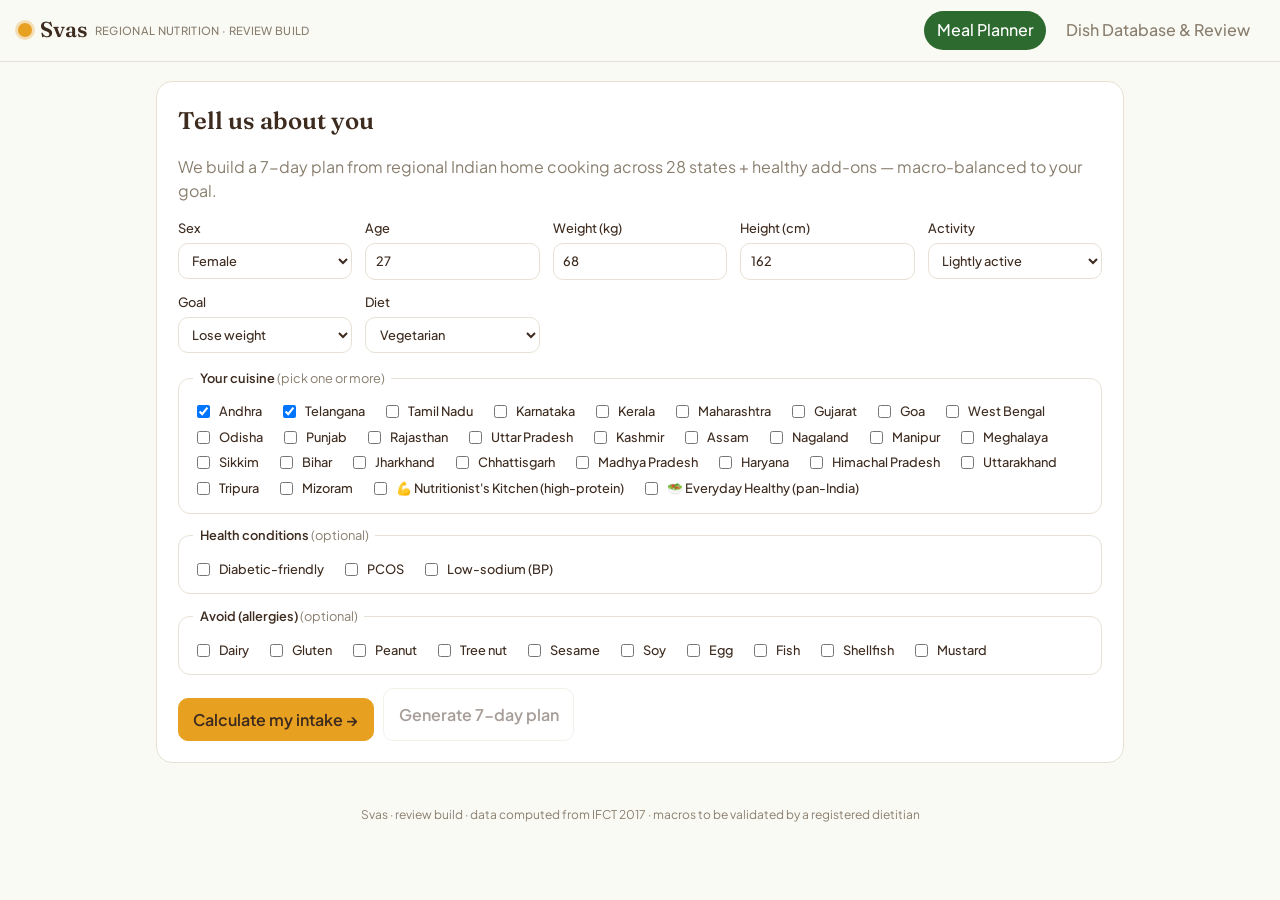
==== index.html @ 89f55667 "Port the 2026-06-10 meal-engine fixes to the prototype + 10-allergy UI app.js now matches the app en" ====
<!DOCTYPE html>
<html lang="en">
<head>
<meta charset="UTF-8" />
<meta name="viewport" content="width=device-width, initial-scale=1.0" />
<title>Svas — Regional Meal Planner (review build)</title>
<link rel="preconnect" href="https://fonts.googleapis.com">
<link href="https://fonts.googleapis.com/css2?family=Fraunces:opsz,wght@9..144,500;9..144,600&family=Plus+Jakarta+Sans:wght@400;500;600&family=Noto+Sans+Telugu&family=Noto+Sans+Gurmukhi&family=Noto+Sans+Tamil&family=Noto+Sans+Kannada&family=Noto+Sans+Malayalam&family=Noto+Sans+Devanagari&family=Noto+Sans+Gujarati&family=Noto+Sans+Bengali&family=Noto+Sans+Oriya&display=swap" rel="stylesheet">
<link rel="stylesheet" href="styles.css?v=13" />
</head>
<body>
<header class="topbar">
  <div class="brand"><span class="dot"></span> Svas <span class="tag">regional nutrition · review build</span></div>
  <nav class="tabs">
    <button class="tab active" data-tab="plan">Meal Planner</button>
    <button class="tab" data-tab="db">Dish Database &amp; Review</button>
  </nav>
</header>

<!-- ============ PLAN GENERATOR ============ -->
<main id="tab-plan" class="tab-panel active">
  <section class="card form-card">
    <h2>Tell us about you</h2>
    <p class="muted">We build a 7-day plan from regional Indian home cooking across 28 states + healthy add-ons — macro-balanced to your goal.</p>
    <form id="profile-form">
      <div class="grid">
        <label>Sex
          <select name="sex"><option value="female">Female</option><option value="male">Male</option></select>
        </label>
        <label>Age <input type="number" name="age" value="27" min="14" max="90" required></label>
        <label>Weight (kg) <input type="number" name="weight" value="68" min="30" max="200" required></label>
        <label>Height (cm) <input type="number" name="height" value="162" min="120" max="220" required></label>
        <label>Activity
          <select name="activity">
            <option value="sedentary">Sedentary</option>
            <option value="light" selected>Lightly active</option>
            <option value="moderate">Moderately active</option>
            <option value="active">Very active</option>
          </select>
        </label>
        <label>Goal
          <select name="goal">
            <option value="lose" selected>Lose weight</option>
            <option value="maintain">Maintain</option>
            <option value="gain">Build muscle</option>
          </select>
        </label>
        <label>Diet
          <select name="diet">
            <option value="veg" selected>Vegetarian</option>
            <option value="egg">Eggetarian</option>
            <option value="non-veg">Non-vegetarian</option>
          </select>
        </label>
      </div>

      <fieldset>
        <legend>Your cuisine <span class="muted">(pick one or more)</span></legend>
        <label class="chk"><input type="checkbox" name="region" value="Andhra" checked> Andhra</label>
        <label class="chk"><input type="checkbox" name="region" value="Telangana" checked> Telangana</label>
        <label class="chk"><input type="checkbox" name="region" value="Tamil Nadu"> Tamil Nadu</label>
        <label class="chk"><input type="checkbox" name="region" value="Karnataka"> Karnataka</label>
        <label class="chk"><input type="checkbox" name="region" value="Kerala"> Kerala</label>
        <label class="chk"><input type="checkbox" name="region" value="Maharashtra"> Maharashtra</label>
        <label class="chk"><input type="checkbox" name="region" value="Gujarat"> Gujarat</label>
        <label class="chk"><input type="checkbox" name="region" value="Goa"> Goa</label>
        <label class="chk"><input type="checkbox" name="region" value="West Bengal"> West Bengal</label>
        <label class="chk"><input type="checkbox" name="region" value="Odisha"> Odisha</label>
        <label class="chk"><input type="checkbox" name="region" value="Punjab"> Punjab</label>
        <label class="chk"><input type="checkbox" name="region" value="Rajasthan"> Rajasthan</label>
        <label class="chk"><input type="checkbox" name="region" value="Uttar Pradesh"> Uttar Pradesh</label>
        <label class="chk"><input type="checkbox" name="region" value="Kashmir"> Kashmir</label>
        <label class="chk"><input type="checkbox" name="region" value="Assam"> Assam</label>
        <label class="chk"><input type="checkbox" name="region" value="Nagaland"> Nagaland</label>
        <label class="chk"><input type="checkbox" name="region" value="Manipur"> Manipur</label>
        <label class="chk"><input type="checkbox" name="region" value="Meghalaya"> Meghalaya</label>
        <label class="chk"><input type="checkbox" name="region" value="Sikkim"> Sikkim</label>
        <label class="chk"><input type="checkbox" name="region" value="Bihar"> Bihar</label>
        <label class="chk"><input type="checkbox" name="region" value="Jharkhand"> Jharkhand</label>
        <label class="chk"><input type="checkbox" name="region" value="Chhattisgarh"> Chhattisgarh</label>
        <label class="chk"><input type="checkbox" name="region" value="Madhya Pradesh"> Madhya Pradesh</label>
        <label class="chk"><input type="checkbox" name="region" value="Haryana"> Haryana</label>
        <label class="chk"><input type="checkbox" name="region" value="Himachal Pradesh"> Himachal Pradesh</label>
        <label class="chk"><input type="checkbox" name="region" value="Uttarakhand"> Uttarakhand</label>
        <label class="chk"><input type="checkbox" name="region" value="Tripura"> Tripura</label>
        <label class="chk"><input type="checkbox" name="region" value="Mizoram"> Mizoram</label>
        <label class="chk"><input type="checkbox" name="region" value="Nutritionist's Kitchen"> 💪 Nutritionist's Kitchen (high-protein)</label>
        <label class="chk"><input type="checkbox" name="region" value="Everyday"> 🥗 Everyday Healthy (pan-India)</label>
      </fieldset>

      <fieldset>
        <legend>Health conditions <span class="muted">(optional)</span></legend>
        <label class="chk"><input type="checkbox" name="cond" value="diabetic"> Diabetic-friendly</label>
        <label class="chk"><input type="checkbox" name="cond" value="pcos"> PCOS</label>
        <label class="chk"><input type="checkbox" name="cond" value="bp"> Low-sodium (BP)</label>
      </fieldset>

      <fieldset>
        <legend>Avoid (allergies) <span class="muted">(optional)</span></legend>
        <label class="chk"><input type="checkbox" name="allergy" value="dairy"> Dairy</label>
        <label class="chk"><input type="checkbox" name="allergy" value="gluten"> Gluten</label>
        <label class="chk"><input type="checkbox" name="allergy" value="peanut"> Peanut</label>
        <label class="chk"><input type="checkbox" name="allergy" value="treenut"> Tree nut</label>
        <label class="chk"><input type="checkbox" name="allergy" value="sesame"> Sesame</label>
        <label class="chk"><input type="checkbox" name="allergy" value="soy"> Soy</label>
        <label class="chk"><input type="checkbox" name="allergy" value="egg"> Egg</label>
        <label class="chk"><input type="checkbox" name="allergy" value="fish"> Fish</label>
        <label class="chk"><input type="checkbox" name="allergy" value="shellfish"> Shellfish</label>
        <label class="chk"><input type="checkbox" name="allergy" value="mustard"> Mustard</label>
      </fieldset>

      <div class="form-actions">
        <button class="btn primary" type="submit" id="calc-btn">Calculate my intake →</button>
        <button class="btn" type="button" id="plan-btn" disabled>Generate 7-day plan</button>
      </div>
    </form>
  </section>

  <section id="intake-output"></section>
  <section id="plan-output"></section>
</main>

<!-- ============ DISH DATABASE / DIETITIAN REVIEW ============ -->
<main id="tab-db" class="tab-panel">
  <section class="card">
    <h2>Dish database &amp; dietitian review</h2>
    <p class="muted">All <span id="db-count"></span> dishes with computed macros &amp; recipes. Add a status/notes per dish — saved in your browser — then export a review CSV.</p>
    <div class="filters">
      <input type="search" id="db-search" placeholder="Search dish…">
      <select id="f-region"><option value="">All regions</option><option>Andhra</option><option>Telangana</option><option>Andhra &amp; Telangana</option><option>Tamil Nadu</option><option>Karnataka</option><option>Kerala</option><option>Maharashtra</option><option>Gujarat</option><option>Goa</option><option>West Bengal</option><option>Odisha</option><option>Punjab</option><option>Rajasthan</option><option>Uttar Pradesh</option><option>Kashmir</option><option>Assam</option><option>Nagaland</option><option>Manipur</option><option>Meghalaya</option><option>Sikkim</option><option>Bihar</option><option>Jharkhand</option><option>Chhattisgarh</option><option>Madhya Pradesh</option><option>Haryana</option><option>Himachal Pradesh</option><option>Uttarakhand</option><option>Tripura</option><option>Mizoram</option><option>Nutritionist's Kitchen</option><option>Everyday</option></select>
      <select id="f-meal"><option value="">All meals</option><option>breakfast</option><option>lunch</option><option>dinner</option><option>snack</option></select>
      <select id="f-diet"><option value="">All diets</option><option>veg</option><option>egg</option><option>non-veg</option></select>
      <select id="f-status"><option value="">All statuses</option><option>Pending</option><option>Approved</option><option>Needs fix</option></select>
      <button class="btn" id="export-btn">⬇ Export review CSV</button>
    </div>
    <div id="db-list" class="db-list"></div>
  </section>
</main>

<div id="modal" class="modal hidden"><div class="modal-box" id="modal-box"></div></div>

<footer class="foot">Svas · review build · data computed from IFCT 2017 · macros to be validated by a registered dietitian</footer>

<script src="data.js?v=13"></script>
<script src="app.js?v=13"></script>
</body>
</html>
---- styles.css ----
:root{
  --turmeric:#E8A020; --curry:#2D6A2F; --chilli:#C1440E;
  --rice:#FAFAF5; --spice:#3D2B1F; --line:#e7e1d5; --muted:#8a7f6f;
  --card:#fff; --ok:#1D9E75; --warn:#EF9F27;
  --sans:'Plus Jakarta Sans',system-ui,sans-serif; --serif:'Fraunces',Georgia,serif;
}
*{box-sizing:border-box}
body{margin:0;background:var(--rice);color:var(--spice);font-family:var(--sans);line-height:1.5}
.muted{color:var(--muted);font-weight:400}
h2{font-family:var(--serif);font-weight:600;margin:0 0 .25rem}

/* top bar */
.topbar{position:sticky;top:0;z-index:10;background:var(--rice);border-bottom:1px solid var(--line);
  display:flex;align-items:center;justify-content:space-between;padding:.7rem 1.1rem;flex-wrap:wrap;gap:.5rem}
.brand{font-family:var(--serif);font-weight:600;font-size:1.35rem;display:flex;align-items:center;gap:.5rem}
.brand .dot{width:14px;height:14px;border-radius:50%;background:var(--turmeric);box-shadow:0 0 0 3px #f3deb6}
.brand .tag{font-family:var(--sans);font-size:.7rem;color:var(--muted);font-weight:500;letter-spacing:.03em;text-transform:uppercase}
.tabs{display:flex;gap:.4rem}
.tab{border:none;background:transparent;font:inherit;font-weight:500;padding:.45rem .8rem;border-radius:999px;cursor:pointer;color:var(--muted)}
.tab.active{background:var(--curry);color:#fff}

.tab-panel{display:none;max-width:1000px;margin:1.2rem auto;padding:0 1rem}
.tab-panel.active{display:block}
.card{background:var(--card);border:1px solid var(--line);border-radius:16px;padding:1.3rem;margin-bottom:1.2rem}

/* form */
.grid{display:grid;grid-template-columns:repeat(auto-fit,minmax(150px,1fr));gap:.8rem;margin:1rem 0}
label{display:flex;flex-direction:column;font-size:.8rem;font-weight:500;gap:.3rem}
select,input[type=number],input[type=search]{font:inherit;padding:.5rem .6rem;border:1px solid var(--line);border-radius:10px;background:#fff;color:var(--spice)}
fieldset{border:1px solid var(--line);border-radius:12px;margin:.8rem 0;padding:.7rem .9rem}
legend{font-size:.8rem;font-weight:600;padding:0 .4rem}
.chk{flex-direction:row;align-items:center;display:inline-flex;gap:.35rem;margin:.2rem .9rem .2rem 0;font-weight:500}
.btn{font:inherit;font-weight:600;border:1px solid var(--line);background:#fff;border-radius:10px;padding:.55rem .9rem;cursor:pointer;color:var(--spice)}
.btn.primary{background:var(--turmeric);border-color:var(--turmeric);color:#3d2b1f;margin-top:.6rem}
.btn.primary:hover{filter:brightness(.97)}

/* plan output */
.target-bar{display:flex;flex-wrap:wrap;gap:.6rem;margin:.4rem 0 1rem}
.pill{background:#f4ecdd;border:1px solid #ecdcbd;border-radius:999px;padding:.3rem .7rem;font-size:.8rem;font-weight:600}
.day{border:1px solid var(--line);border-radius:14px;margin-bottom:.8rem;overflow:hidden;background:#fff}
.day-head{display:flex;justify-content:space-between;align-items:center;background:#f6f2ea;padding:.55rem .9rem;font-weight:600}
.day-head .totals{font-size:.78rem;color:var(--muted);font-weight:500}
.meal{display:flex;justify-content:space-between;gap:.6rem;padding:.5rem .9rem;border-top:1px solid var(--line)}
.meal .slot{font-size:.68rem;text-transform:uppercase;letter-spacing:.05em;color:var(--muted);width:74px;flex:none;padding-top:.15rem}
.meal .dish{flex:1}
.meal .dish .nm{font-weight:600}
.meal .dish .nat{font-family:'Noto Sans Telugu','Noto Sans Gurmukhi','Noto Sans Tamil','Noto Sans Kannada','Noto Sans Malayalam','Noto Sans Devanagari','Noto Sans Gujarati','Noto Sans Bengali','Noto Sans Oriya',sans-serif;color:var(--curry);font-size:.85rem}
.meal .mac{font-size:.74rem;color:var(--muted);text-align:right;white-space:nowrap}

/* db list */
.filters{display:flex;flex-wrap:wrap;gap:.5rem;margin:.8rem 0}
.filters input[type=search]{flex:1;min-width:160px}
.db-list{display:grid;grid-template-columns:repeat(auto-fill,minmax(260px,1fr));gap:.7rem}
.dish-card{border:1px solid var(--line);border-radius:12px;padding:.7rem .8rem;background:#fff;cursor:pointer}
.dish-card:hover{border-color:var(--turmeric)}
.dish-card .nm{font-weight:600}
.dish-card .nat{font-family:'Noto Sans Telugu','Noto Sans Gurmukhi','Noto Sans Tamil','Noto Sans Kannada','Noto Sans Malayalam','Noto Sans Devanagari','Noto Sans Gujarati','Noto Sans Bengali','Noto Sans Oriya',sans-serif;color:var(--curry);font-size:.85rem}
.dish-card .meta{font-size:.72rem;color:var(--muted);margin:.25rem 0}
.dish-card .mac{font-size:.78rem;font-weight:500}
.badge{display:inline-block;font-size:.62rem;font-weight:600;padding:.1rem .45rem;border-radius:999px;margin-left:.3rem;vertical-align:middle}
.b-Pending{background:#eee;color:#666}
.b-Approved{background:#e1f5ee;color:#085041}
.b-Needsfix{background:#fcebeb;color:#a32d2d}
.tags span{display:inline-block;background:#f4ecdd;border-radius:999px;font-size:.62rem;padding:.05rem .4rem;margin:.1rem .15rem 0 0;color:#6b4e1e}

/* modal */
.modal{position:fixed;inset:0;background:rgba(40,30,20,.45);display:flex;align-items:flex-start;justify-content:center;padding:2rem 1rem;overflow:auto;z-index:50}
.modal.hidden{display:none}
.modal-box{background:#fff;border-radius:16px;max-width:560px;width:100%;padding:1.4rem}
.modal-box h3{font-family:var(--serif);margin:.1rem 0 .1rem;font-size:1.3rem}
.macro-grid{display:grid;grid-template-columns:repeat(4,1fr);gap:.5rem;margin:.8rem 0}
.macro-grid div{background:#f6f2ea;border-radius:10px;padding:.5rem;text-align:center}
.macro-grid b{display:block;font-size:1.05rem}
.macro-grid small{color:var(--muted);font-size:.66rem;text-transform:uppercase;letter-spacing:.04em}
.kv{font-size:.8rem;color:var(--muted);margin:.2rem 0}
ul.ing,ol.steps{margin:.3rem 0 .8rem;padding-left:1.1rem;font-size:.86rem}
ol.steps li{margin-bottom:.3rem}
.review-box{border-top:1px solid var(--line);margin-top:.8rem;padding-top:.8rem}
.review-box textarea{width:100%;border:1px solid var(--line);border-radius:10px;padding:.5rem;font:inherit;min-height:60px}
.row{display:flex;gap:.5rem;align-items:center;flex-wrap:wrap}
.close{float:right;border:none;background:none;font-size:1.4rem;cursor:pointer;color:var(--muted)}
.foot{text-align:center;color:var(--muted);font-size:.75rem;padding:1.5rem 1rem 2.5rem}
.empty{color:var(--muted);padding:1rem;text-align:center}

/* plan v2 — slots, plates, components, refresh */
.slot-block{border-top:1px solid var(--line)}
.slot-label{font-size:.66rem;text-transform:uppercase;letter-spacing:.06em;color:var(--muted);padding:.45rem .9rem .1rem;font-weight:600}
.slot-items{padding:0 .5rem .4rem}
.comp{display:flex;align-items:center;gap:.6rem;padding:.45rem .4rem;border-bottom:1px dashed var(--line)}
.comp:last-child{border-bottom:none}
.comp .cinfo{flex:1;min-width:0}
.comp .nm{font-weight:600;font-size:.92rem}
.comp .nat{font-family:'Noto Sans Telugu','Noto Sans Gurmukhi','Noto Sans Tamil','Noto Sans Kannada','Noto Sans Malayalam','Noto Sans Devanagari','Noto Sans Gujarati','Noto Sans Bengali','Noto Sans Oriya',sans-serif;color:var(--curry);font-size:.82rem}
.comp .por{font-size:.74rem;color:var(--muted)}
.comp .cmac{font-size:.74rem;color:var(--muted);text-align:right;white-space:nowrap;line-height:1.35}
.comp .cact{display:flex;gap:.25rem;flex:none}
.rf{border:1px solid var(--line);background:#fff;border-radius:8px;width:30px;height:30px;cursor:pointer;font-size:.95rem;color:var(--curry);line-height:1;padding:0}
.rf:hover{border-color:var(--turmeric);background:#fbf3e2}
.rf.det{color:var(--muted)}
.edited{color:var(--chilli);font-size:.7rem;font-weight:600}
ul.ing li{margin-bottom:.2rem}
ul.ing .ing-rf{width:24px;height:24px;font-size:.8rem;vertical-align:middle;margin-left:.2rem}

/* two-button row + intake panel */
.form-actions{display:flex;gap:.6rem;flex-wrap:wrap;margin-top:.8rem}
.btn[disabled]{opacity:.45;cursor:not-allowed}
.intake .kcal-big{font-family:var(--serif);font-size:2.4rem;font-weight:600;color:var(--curry);line-height:1}
.intake .kcal-big span{font-family:var(--sans);font-size:.9rem;color:var(--muted);font-weight:500}
.mrow{display:flex;align-items:center;gap:.7rem;margin:.45rem 0}
.mlab{width:64px;font-size:.82rem;font-weight:600}
.mtrack{flex:1;height:10px;background:#f0eadf;border-radius:99px;overflow:hidden}
.mfill{height:100%;border-radius:99px}
.mval{width:96px;text-align:right;font-size:.8rem;color:var(--muted)}
.mval b{color:var(--spice)}
.adj{font-size:.8rem;background:#f4ecdd;border-radius:10px;padding:.45rem .7rem;margin-top:.5rem;color:#6b4e1e}
.nat{font-family:'Noto Sans Telugu','Noto Sans Gurmukhi','Noto Sans Tamil','Noto Sans Kannada','Noto Sans Malayalam','Noto Sans Devanagari','Noto Sans Gujarati','Noto Sans Bengali','Noto Sans Oriya',sans-serif}
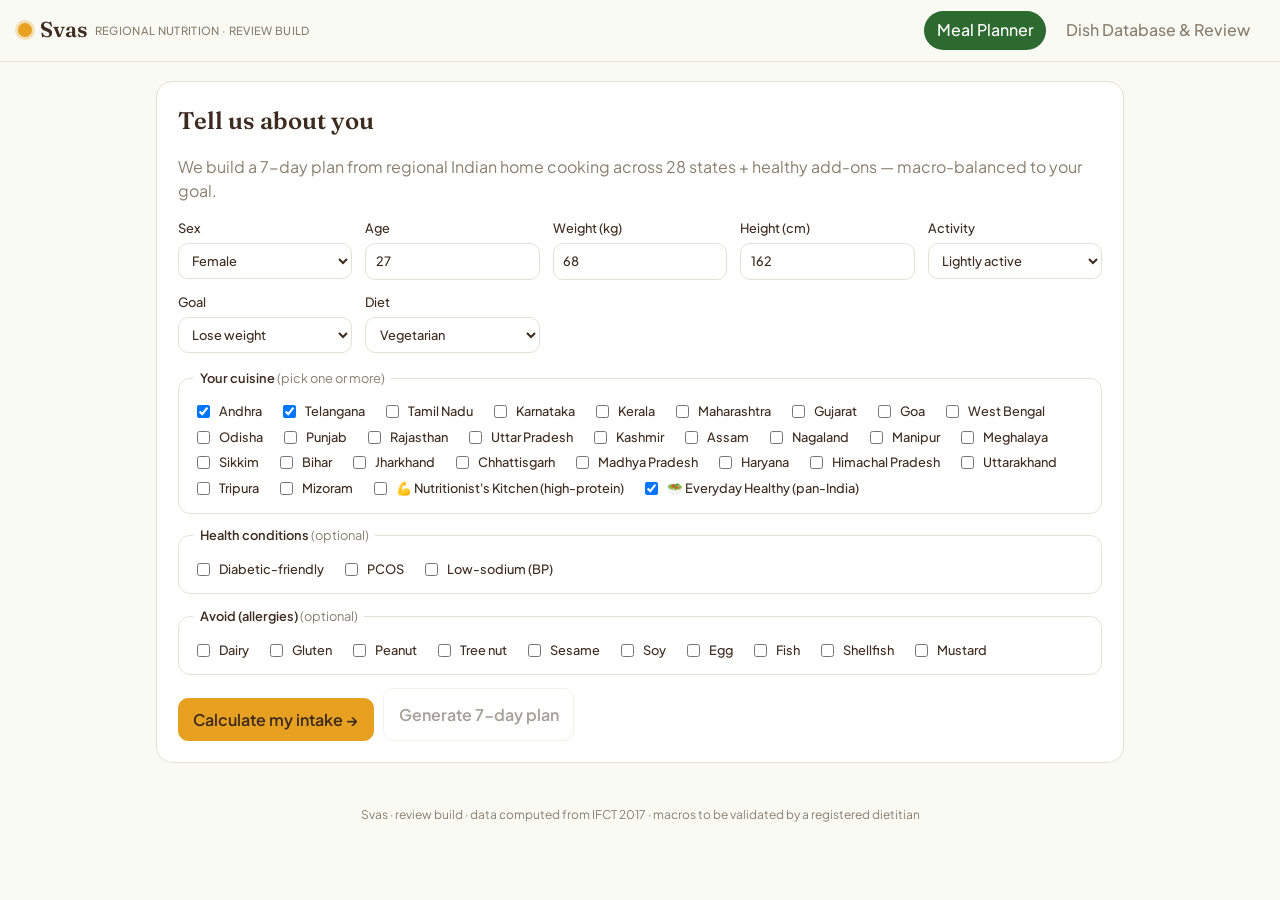
==== commit 7d1aa822: "Recipe-borne sodium + fat-fit + gain stretch + Everyday default-on - data.js: 783 dishes now model s" ====
--- a/index.html
+++ b/index.html
@@ -6,7 +6,7 @@
 <title>Svas — Regional Meal Planner (review build)</title>
 <link rel="preconnect" href="https://fonts.googleapis.com">
 <link href="https://fonts.googleapis.com/css2?family=Fraunces:opsz,wght@9..144,500;9..144,600&family=Plus+Jakarta+Sans:wght@400;500;600&family=Noto+Sans+Telugu&family=Noto+Sans+Gurmukhi&family=Noto+Sans+Tamil&family=Noto+Sans+Kannada&family=Noto+Sans+Malayalam&family=Noto+Sans+Devanagari&family=Noto+Sans+Gujarati&family=Noto+Sans+Bengali&family=Noto+Sans+Oriya&display=swap" rel="stylesheet">
-<link rel="stylesheet" href="styles.css?v=13" />
+<link rel="stylesheet" href="styles.css?v=15" />
 </head>
 <body>
 <header class="topbar">
@@ -85,7 +85,7 @@
         <label class="chk"><input type="checkbox" name="region" value="Tripura"> Tripura</label>
         <label class="chk"><input type="checkbox" name="region" value="Mizoram"> Mizoram</label>
         <label class="chk"><input type="checkbox" name="region" value="Nutritionist's Kitchen"> 💪 Nutritionist's Kitchen (high-protein)</label>
-        <label class="chk"><input type="checkbox" name="region" value="Everyday"> 🥗 Everyday Healthy (pan-India)</label>
+        <label class="chk"><input type="checkbox" name="region" value="Everyday" checked> 🥗 Everyday Healthy (pan-India)</label>
       </fieldset>
 
       <fieldset>
@@ -141,7 +141,7 @@
 
 <footer class="foot">Svas · review build · data computed from IFCT 2017 · macros to be validated by a registered dietitian</footer>
 
-<script src="data.js?v=13"></script>
-<script src="app.js?v=13"></script>
+<script src="data.js?v=15"></script>
+<script src="app.js?v=15"></script>
 </body>
 </html>
